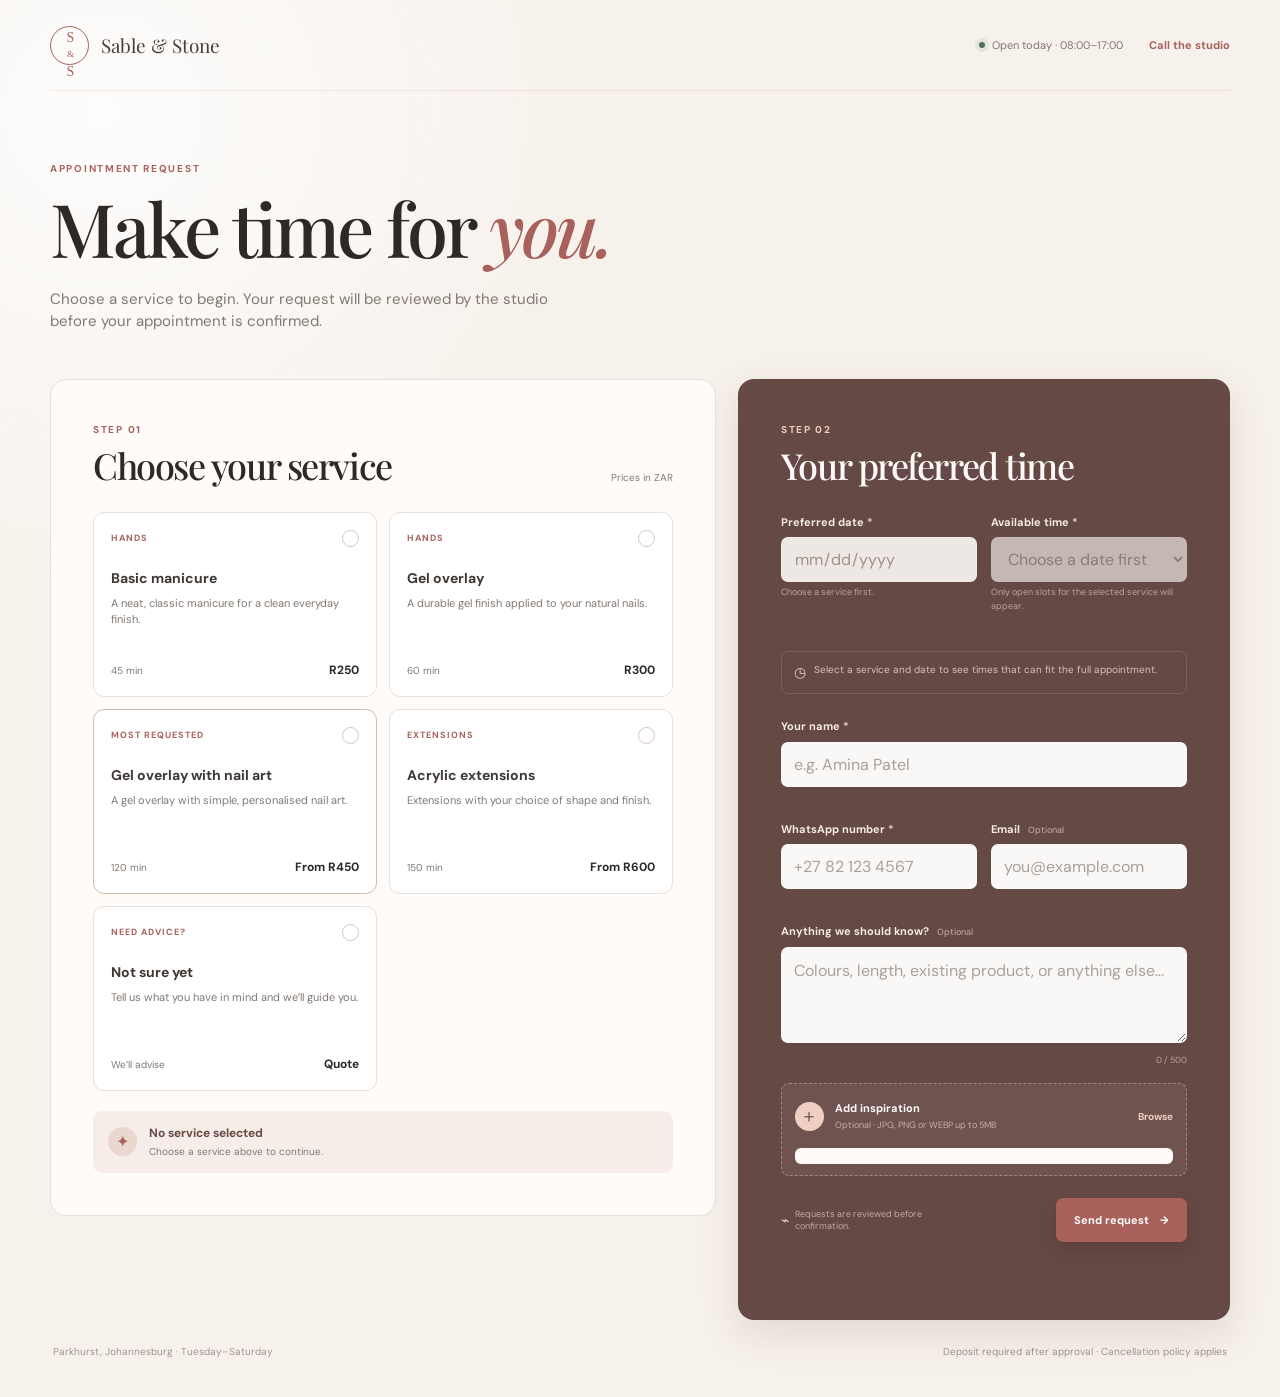
==== apps/booking-form/index.html @ bf36a28d "Build static service catalogue booking form" ====
<!doctype html>
<html lang="en">
<head>
    <!-- Basic metadata keeps the booking page responsive and discoverable. -->
    <meta charset="UTF-8" />
    <meta name="viewport" content="width=device-width, initial-scale=1.0" />
    <meta name="description" content="Request an appointment at Sable & Stone Beauty Studio." />
    <title>Book an appointment | Sable & Stone</title>

    <!-- Fonts are loaded separately from the page styles for easier brand changes. -->
    <link rel="preconnect" href="https://fonts.googleapis.com" />
    <link rel="preconnect" href="https://fonts.gstatic.com" crossorigin />
    <link href="https://fonts.googleapis.com/css2?family=DM+Sans:wght@400;500;600;700&family=Playfair+Display:wght@500;600&display=swap" rel="stylesheet" />
    <!-- Version query strings prevent the browser from reusing stale local assets during development. -->
    <link rel="stylesheet" href="styles.css?v=3" />
</head>
<body>
<main class="booking-page">
    <!-- The top bar establishes the fictional studio brand and contact option. -->
    <header class="site-header">
        <a class="brand" href="#top" aria-label="Sable and Stone home">
            <span class="brand-mark" aria-hidden="true">S<span>&</span>S</span>
            <span class="brand-name">Sable & Stone</span>
        </a>

        <div class="header-meta">
            <span class="open-status"><span class="status-dot" aria-hidden="true"></span> Open today · 08:00–17:00</span>
            <a class="contact-link" href="tel:+27000000000">Call the studio</a>
        </div>
    </header>

    <!-- Intro copy is kept short so the service catalogue remains the main action. -->
    <section class="page-intro" id="top" aria-labelledby="page-title">
        <p class="eyebrow">Appointment request</p>
        <h1 id="page-title">Make time for <em>you.</em></h1>
        <p>Choose a service to begin. Your request will be reviewed by the studio before your appointment is confirmed.</p>
    </section>

    <div class="booking-layout">
        <section class="catalogue-panel" aria-labelledby="services-title">
            <div class="section-heading">
                <div>
                    <p class="eyebrow">Step 01</p>
                    <h2 id="services-title">Choose your service</h2>
                </div>
                <span class="section-hint">Prices in ZAR</span>
            </div>

            <!-- JavaScript reads the selected radio card and copies its data into the payload. -->
            <div class="service-grid" role="radiogroup" aria-label="Available services">
                <label class="service-card">
                    <input class="service-choice" type="radio" name="serviceChoice" value="basic-manicure" data-name="Basic manicure" data-duration="45" data-price="250" data-approval="false" />
                    <span class="service-card-content">
              <span class="service-card-topline"><span class="service-category">Hands</span><span class="service-radio" aria-hidden="true"></span></span>
              <strong>Basic manicure</strong>
              <span class="service-description">A neat, classic manicure for a clean everyday finish.</span>
              <span class="service-meta"><span>45 min</span><b>R250</b></span>
            </span>
                </label>

                <label class="service-card">
                    <input class="service-choice" type="radio" name="serviceChoice" value="gel-overlay" data-name="Gel overlay" data-duration="60" data-price="300" data-approval="false" />
                    <span class="service-card-content">
              <span class="service-card-topline"><span class="service-category">Hands</span><span class="service-radio" aria-hidden="true"></span></span>
              <strong>Gel overlay</strong>
              <span class="service-description">A durable gel finish applied to your natural nails.</span>
              <span class="service-meta"><span>60 min</span><b>R300</b></span>
            </span>
                </label>

                <label class="service-card service-card-featured">
                    <input class="service-choice" type="radio" name="serviceChoice" value="gel-overlay-art" data-name="Gel overlay with nail art" data-duration="120" data-price="450" data-approval="true" />
                    <span class="service-card-content">
              <span class="service-card-topline"><span class="service-category">Most requested</span><span class="service-radio" aria-hidden="true"></span></span>
              <strong>Gel overlay with nail art</strong>
              <span class="service-description">A gel overlay with simple, personalised nail art.</span>
              <span class="service-meta"><span>120 min</span><b>From R450</b></span>
            </span>
                </label>

                <label class="service-card">
                    <input class="service-choice" type="radio" name="serviceChoice" value="acrylic-extensions" data-name="Acrylic extensions" data-duration="150" data-price="600" data-approval="true" />
                    <span class="service-card-content">
              <span class="service-card-topline"><span class="service-category">Extensions</span><span class="service-radio" aria-hidden="true"></span></span>
              <strong>Acrylic extensions</strong>
              <span class="service-description">Extensions with your choice of shape and finish.</span>
              <span class="service-meta"><span>150 min</span><b>From R600</b></span>
            </span>
                </label>

                <label class="service-card">
                    <input class="service-choice" type="radio" name="serviceChoice" value="not-sure" data-name="Not sure yet" data-duration="60" data-price="0" data-approval="true" />
                    <span class="service-card-content">
              <span class="service-card-topline"><span class="service-category">Need advice?</span><span class="service-radio" aria-hidden="true"></span></span>
              <strong>Not sure yet</strong>
              <span class="service-description">Tell us what you have in mind and we’ll guide you.</span>
              <span class="service-meta"><span>We’ll advise</span><b>Quote</b></span>
            </span>
                </label>
            </div>

            <!-- This preview gives the user confidence before moving to their details. -->
            <aside class="selection-summary" id="selection-summary" aria-live="polite">
                <span class="summary-icon" aria-hidden="true">✦</span>
                <span><strong id="selected-service-name">No service selected</strong><small id="selected-service-detail">Choose a service above to continue.</small></span>
            </aside>
        </section>

        <section class="details-panel" aria-labelledby="details-title">
            <div class="section-heading">
                <div>
                    <p class="eyebrow">Step 02</p>
                    <h2 id="details-title">Your preferred time</h2>
                </div>
            </div>

            <form id="booking-form" novalidate>
                <!-- This hidden field mirrors the selected service for the API contract. -->
                <input id="serviceRequested" name="serviceRequested" type="hidden" />
                <input id="serviceId" name="serviceId" type="hidden" />
                <input id="durationMinutes" name="durationMinutes" type="hidden" />
                <input id="quotedAmount" name="quotedAmount" type="hidden" />
                <input id="requiresApproval" name="requiresApproval" type="hidden" />

                <div class="form-step is-active" data-step="1">
                    <div class="field-grid">
                        <div class="field">
                            <label for="preferredDate">Preferred date <span aria-hidden="true">*</span></label>
                            <input id="preferredDate" name="preferredDate" type="date" required disabled />
                            <small class="field-help" id="date-help">Choose a service first.</small>
                            <small class="field-error" data-error-for="preferredDate"></small>
                        </div>

                        <div class="field">
                            <label for="preferredTime">Available time <span aria-hidden="true">*</span></label>
                            <!-- JavaScript replaces these options after checking the selected service and date. -->
                            <select id="preferredTime" name="preferredTime" required disabled>
                                <option value="" selected disabled>Choose a date first</option>
                            </select>
                            <small class="field-help" id="slot-help">Only open slots for the selected service will appear.</small>
                            <small class="field-error" data-error-for="preferredTime"></small>
                        </div>
                    </div>

                    <div class="availability-note"><span aria-hidden="true">◷</span> Select a service and date to see times that can fit the full appointment.</div>

                    <div class="field-grid contact-fields">
                        <div class="field field-full">
                            <label for="clientName">Your name <span aria-hidden="true">*</span></label>
                            <input id="clientName" name="clientName" type="text" autocomplete="name" placeholder="e.g. Amina Patel" required />
                            <small class="field-error" data-error-for="clientName"></small>
                        </div>

                        <div class="field">
                            <label for="phone">WhatsApp number <span aria-hidden="true">*</span></label>
                            <input id="phone" name="phone" type="tel" autocomplete="tel" placeholder="+27 82 123 4567" required />
                            <small class="field-error" data-error-for="phone"></small>
                        </div>

                        <div class="field">
                            <label for="email">Email <span class="optional">Optional</span></label>
                            <input id="email" name="email" type="email" autocomplete="email" placeholder="you@example.com" />
                            <small class="field-error" data-error-for="email"></small>
                        </div>

                        <div class="field field-full">
                            <label for="notes">Anything we should know? <span class="optional">Optional</span></label>
                            <textarea id="notes" name="notes" rows="3" maxlength="500" placeholder="Colours, length, existing product, or anything else..."></textarea>
                            <div class="character-count"><span id="notes-count">0</span> / 500</div>
                        </div>
                    </div>

                    <!-- The file input is visually represented by a styled label. -->
                    <div class="upload-box" id="upload-box">
                        <input id="inspirationImage" name="inspirationImage" type="file" accept="image/png,image/jpeg,image/webp" hidden />
                        <label for="inspirationImage" class="upload-label">
                            <span class="upload-icon" aria-hidden="true">＋</span>
                            <span><strong>Add inspiration</strong><small>Optional · JPG, PNG or WEBP up to 5MB</small></span>
                            <span class="upload-action">Browse</span>
                        </label>
                        <div class="file-preview" id="file-preview" hidden></div>
                    </div>

                    <div class="form-actions">
                        <span class="policy-note"><span aria-hidden="true">⌁</span> Requests are reviewed before confirmation.</span>
                        <button class="button button-primary" type="submit" id="submit-button">Send request <span aria-hidden="true">→</span></button>
                    </div>
                </div>

                <!-- The success state is shown after demo mode or n8n returns a booking reference. -->
                <div class="success-state" id="success-state" hidden>
                    <div class="success-mark" aria-hidden="true">✓</div>
                    <p class="eyebrow">Request received</p>
                    <h2>We’ll be in touch soon.</h2>
                    <p>Thanks, <strong id="success-name">there</strong>. Your request has been sent to the studio for review.</p>
                    <div class="reference-box">
                        <span>Your reference</span>
                        <strong id="reference-id">SALON-DEMO-0001</strong>
                    </div>
                    <button class="button button-secondary" type="button" id="start-over-button">Make another request</button>
                </div>

                <!-- Live messages are announced without interrupting the form. -->
                <div class="form-status" id="form-status" role="status" aria-live="polite"></div>
            </form>
        </section>
    </div>

    <!-- The policy footer is intentionally generic for this fictional portfolio demo. -->
    <footer class="site-footer">
        <span>Parkhurst, Johannesburg · Tuesday–Saturday</span>
        <span>Deposit required after approval · Cancellation policy applies</span>
    </footer>
</main>

<!-- Keep this version in sync when frontend behaviour changes during development. -->
<script src="app.js?v=3"></script>
</body>
</html>
---- apps/booking-form/styles.css ----
/* ---------- Design tokens ---------- */
:root {
  --ink: #2d2926;
  --muted: #817872;
  --line: #e8e0da;
  --paper: #fffdfb;
  --cream: #f7f1eb;
  --rose: #ead7d0;
  --rose-deep: #a8615b;
  --green: #4b725f;
  --dark-panel: #654944;
  --shadow: 0 22px 70px rgba(72, 48, 37, 0.12);
}

/* ---------- Base document styles ---------- */
* { box-sizing: border-box; }
html { min-width: 320px; scroll-behavior: smooth; background: var(--cream); }
body {
  margin: 0;
  color: var(--ink);
  background:
    radial-gradient(circle at 8% 8%, rgba(255, 255, 255, 0.85), transparent 28%),
    var(--cream);
  font-family: "DM Sans", Arial, sans-serif;
  line-height: 1.5;
}
button, input, select, textarea { font: inherit; }
button, a { -webkit-tap-highlight-color: transparent; }
button { cursor: pointer; }
a { color: inherit; }

/* ---------- ReactBits-inspired static entrance reveal ---------- */
.reveal {
  opacity: 0;
  transform: translateY(18px);
  animation: reveal-content 700ms ease forwards;
}

.reveal-delay-1 { animation-delay: 120ms; }
.reveal-delay-2 { animation-delay: 220ms; }

@keyframes reveal-content {
  to { opacity: 1; transform: translateY(0); }
}

/* ---------- Page container and header ---------- */
.booking-page { width: min(1180px, calc(100% - 48px)); margin: 0 auto; }
.site-header {
  display: flex;
  align-items: center;
  justify-content: space-between;
  gap: 25px;
  min-height: 91px;
  border-bottom: 1px solid rgba(168, 97, 91, 0.12);
}
.brand { display: inline-flex; align-items: center; gap: 12px; text-decoration: none; }
.brand-mark {
  display: grid;
  place-items: center;
  width: 39px;
  height: 39px;
  border: 1px solid var(--rose-deep);
  border-radius: 50%;
  color: var(--rose-deep);
  font-family: Georgia, serif;
  font-size: 14px;
  letter-spacing: -2px;
}
.brand-mark span { margin: 0 1px; font-size: 9px; }
.brand-name { color: #4b3d38; font-family: "Playfair Display", Georgia, serif; font-size: 19px; }
.header-meta { display: flex; align-items: center; gap: 26px; color: var(--muted); font-size: 11px; }
.open-status { display: inline-flex; align-items: center; gap: 7px; }
.status-dot { width: 6px; height: 6px; border-radius: 50%; background: var(--green); box-shadow: 0 0 0 4px rgba(75, 114, 95, 0.1); }
.contact-link { color: var(--rose-deep); font-weight: 700; text-decoration: none; }
.contact-link:hover { text-decoration: underline; }

/* ---------- Intro section ---------- */
.page-intro { max-width: 630px; padding: 70px 0 46px; }
.eyebrow { margin: 0 0 12px; color: var(--rose-deep); font-size: 10px; font-weight: 700; letter-spacing: 0.17em; text-transform: uppercase; }
h1, h2 { margin: 0; font-family: "Playfair Display", Georgia, serif; font-weight: 500; line-height: 1.08; letter-spacing: -0.04em; }
h1 { font-size: clamp(46px, 7vw, 74px); }
h1 em { color: var(--rose-deep); font-style: italic; }
h2 { font-size: clamp(27px, 3vw, 36px); }
.page-intro > p:last-child { max-width: 505px; margin: 20px 0 0; color: var(--muted); font-size: 15px; }

/* ---------- Main catalogue and details columns ---------- */
.booking-layout { display: grid; grid-template-columns: minmax(0, 1.15fr) minmax(370px, 0.85fr); gap: 22px; align-items: start; }
.catalogue-panel, .details-panel { padding: clamp(26px, 4vw, 42px); border: 1px solid var(--line); border-radius: 16px; background: rgba(255, 253, 251, 0.84); }
.details-panel { position: sticky; top: 20px; color: #fffaf7; border-color: transparent; background: var(--dark-panel); box-shadow: 0 14px 40px rgba(80, 52, 45, 0.13); }
.details-panel .eyebrow { color: #efcfc1; }
.section-heading { display: flex; align-items: end; justify-content: space-between; gap: 20px; margin-bottom: 27px; }
.section-heading .eyebrow { margin-bottom: 9px; }
.section-hint { color: var(--muted); font-size: 10px; }

/* ---------- Service catalogue cards ---------- */
.service-grid { display: grid; grid-template-columns: repeat(2, minmax(0, 1fr)); gap: 12px; }
.service-card { position: relative; display: block; min-width: 0; cursor: pointer; }
.service-choice { position: absolute; width: 1px; height: 1px; opacity: 0; }
.service-card-content { display: flex; flex-direction: column; min-height: 185px; padding: 17px; border: 1px solid var(--line); border-radius: 11px; background: #fff; transform: perspective(900px) rotateX(var(--rotate-x, 0deg)) rotateY(var(--rotate-y, 0deg)) translateY(0); transition: border-color 180ms ease, background 180ms ease, box-shadow 180ms ease, transform 180ms ease; will-change: transform; }
.service-card:hover .service-card-content { border-color: #caa79d; transform: perspective(900px) rotateX(var(--rotate-x, 0deg)) rotateY(var(--rotate-y, 0deg)) translateY(-3px) scale(1.01); box-shadow: 0 7px 18px rgba(90, 55, 45, 0.07); }
.service-choice:focus-visible + .service-card-content { outline: 3px solid rgba(168, 97, 91, 0.28); outline-offset: 3px; }
.service-choice:checked + .service-card-content { border-color: var(--rose-deep); background: #fff8f5; box-shadow: 0 0 0 2px rgba(168, 97, 91, 0.12); }
.service-card-featured .service-card-content { border-color: #d8b9ae; }
.service-card-topline { display: flex; align-items: center; justify-content: space-between; gap: 12px; margin-bottom: 21px; }
.service-category { color: var(--rose-deep); font-size: 9px; font-weight: 700; letter-spacing: 0.11em; text-transform: uppercase; }
.service-radio { position: relative; display: block; width: 17px; height: 17px; border: 1px solid #d5c4bd; border-radius: 50%; background: #fff; }
.service-choice:checked + .service-card-content .service-radio { border-color: var(--rose-deep); background: var(--rose-deep); }
.service-choice:checked + .service-card-content .service-radio::after { content: ""; position: absolute; inset: 5px; border-radius: 50%; background: #fff; }
.service-card strong { display: block; color: #3f3733; font-size: 14px; font-weight: 700; }
.service-description { min-height: 42px; margin-top: 7px; color: var(--muted); font-size: 11px; line-height: 1.45; }
.service-meta { display: flex; align-items: center; justify-content: space-between; gap: 10px; margin-top: auto; padding-top: 16px; color: var(--muted); font-size: 10px; }
.service-meta b { color: var(--ink); font-size: 12px; }

/* Selected-service summary is updated by app.js after a card is chosen. */
.selection-summary { display: flex; align-items: center; gap: 12px; min-height: 62px; margin-top: 20px; padding: 13px 15px; border-radius: 9px; color: #674b43; background: #f7ede8; }
.summary-icon { display: grid; place-items: center; width: 29px; height: 29px; border-radius: 50%; color: var(--rose-deep); background: var(--rose); }
.selection-summary strong, .selection-summary small { display: block; }
.selection-summary strong { font-size: 12px; }
.selection-summary small { margin-top: 2px; color: var(--muted); font-size: 10px; }

/* ---------- Details form ---------- */
.details-panel .section-heading { margin-bottom: 29px; }
.details-panel h2 { color: #fffaf7; }
.field-grid { display: grid; grid-template-columns: repeat(2, minmax(0, 1fr)); gap: 14px; }
.contact-fields { margin-top: 24px; }
.field { min-width: 0; }
.field-full { grid-column: 1 / -1; }
.field label { display: block; margin-bottom: 7px; color: #f7eae5; font-size: 11px; font-weight: 700; }
.field label > span:not(.optional) { color: #efcfc1; }
.optional { margin-left: 5px; color: rgba(255, 250, 247, 0.52); font-size: 9px; font-weight: 500; }
.field input, .field select, .field textarea { width: 100%; border: 1px solid rgba(255, 255, 255, 0.17); border-radius: 7px; outline: none; color: var(--ink); background: rgba(255, 255, 255, 0.96); transition: border-color 180ms ease, box-shadow 180ms ease; }
.field input, .field select { height: 45px; padding: 0 12px; }
.field textarea { min-height: 88px; padding: 11px 12px; resize: vertical; }
.field input::placeholder, .field textarea::placeholder { color: #aaa09a; }
.field input:focus, .field select:focus, .field textarea:focus { border-color: #efcfc1; box-shadow: 0 0 0 3px rgba(239, 207, 193, 0.15); }
.field input:disabled, .field select:disabled { cursor: not-allowed; color: #9e918b; background: #eee8e4; }
.field.has-error input, .field.has-error select, .field.has-error textarea { border-color: #f0a6a0; background: #fffafa; }
.field-error { display: block; min-height: 16px; margin-top: 4px; color: #ffc5be; font-size: 10px; }
.field-help { display: block; min-height: 16px; margin-top: 4px; color: rgba(255, 250, 247, 0.52); font-size: 9px; }
.character-count { margin-top: 4px; color: rgba(255, 250, 247, 0.5); font-size: 9px; text-align: right; }
.availability-note { display: flex; gap: 8px; margin-top: 18px; padding: 10px 12px; border: 1px solid rgba(255, 255, 255, 0.12); border-radius: 7px; color: rgba(255, 250, 247, 0.7); font-size: 10px; }
.availability-note span { color: #efcfc1; font-size: 14px; }

/* ---------- Image upload ---------- */
.upload-box { margin-top: 16px; border: 1px dashed rgba(255, 255, 255, 0.31); border-radius: 8px; background: rgba(255, 255, 255, 0.06); transition: border-color 180ms ease, background 180ms ease; }
.upload-box:hover, .upload-box.is-dragging { border-color: #efcfc1; background: rgba(255, 255, 255, 0.11); }
.upload-label { display: flex; align-items: center; gap: 11px; min-height: 64px; padding: 11px 13px; cursor: pointer; }
.upload-icon { display: grid; place-items: center; width: 29px; height: 29px; border-radius: 50%; color: var(--dark-panel); background: #efcfc1; font-size: 18px; }
.upload-label strong, .upload-label small { display: block; }
.upload-label strong { color: #fffaf7; font-size: 11px; }
.upload-label small { margin-top: 2px; color: rgba(255, 250, 247, 0.57); font-size: 9px; }
.upload-action { margin-left: auto; color: #efcfc1; font-size: 10px; font-weight: 700; }
.file-preview { display: flex; align-items: center; justify-content: space-between; gap: 10px; margin: 0 13px 11px; padding: 8px 10px; border-radius: 6px; color: var(--dark-panel); background: #fffaf7; font-size: 10px; }
.file-preview button { border: 0; color: var(--rose-deep); background: transparent; font-size: 10px; }

/* ---------- Buttons, messages, and success state ---------- */
.form-actions { display: flex; align-items: center; justify-content: space-between; gap: 14px; margin-top: 22px; }
.policy-note { display: flex; align-items: center; gap: 6px; max-width: 190px; color: rgba(255, 250, 247, 0.56); font-size: 9px; line-height: 1.35; }
.policy-note > span { color: #efcfc1; font-size: 14px; }
.button { display: inline-flex; align-items: center; justify-content: center; gap: 11px; min-height: 44px; padding: 0 17px; border: 1px solid transparent; border-radius: 7px; font-size: 11px; font-weight: 700; transition: transform 180ms ease, background 180ms ease, border-color 180ms ease; }
.button:hover { transform: translateY(-1px); }
.button:active { transform: translateY(0); }
.button-primary { color: #fff; background: var(--rose-deep); box-shadow: 0 7px 17px rgba(36, 15, 10, 0.15); }
.button-primary:hover { background: #914e49; }
.button-secondary { border-color: var(--line); color: var(--muted); background: #fff; }
.button-secondary:hover { border-color: #cbbab1; color: var(--ink); }
.button:disabled { cursor: not-allowed; opacity: 0.65; transform: none; }
.form-status { min-height: 22px; margin-top: 13px; color: #ffc5be; font-size: 11px; text-align: right; }
.success-state { padding: 40px 0 16px; text-align: center; }
.success-mark { display: grid; place-items: center; width: 58px; height: 58px; margin: 0 auto 21px; border-radius: 50%; color: #fff; background: #7ca58d; font-size: 26px; }
.success-state .eyebrow { color: #efcfc1; }
.success-state h2 { color: #fffaf7; }
.success-state > p:not(.eyebrow) { max-width: 300px; margin: 16px auto 0; color: rgba(255, 250, 247, 0.7); font-size: 13px; }
.reference-box { display: grid; gap: 4px; max-width: 220px; margin: 22px auto; padding: 12px; border-radius: 7px; background: rgba(255, 255, 255, 0.1); }
.reference-box span { color: rgba(255, 250, 247, 0.57); font-size: 9px; letter-spacing: 0.13em; text-transform: uppercase; }
.reference-box strong { color: #efcfc1; font-size: 13px; letter-spacing: 0.04em; }

/* ---------- Page footer ---------- */
.site-footer { display: flex; justify-content: space-between; gap: 20px; padding: 24px 3px 38px; color: #a1958e; font-size: 10px; }

/* ---------- Responsive behaviour ---------- */
@media (max-width: 900px) {
  .booking-layout { grid-template-columns: 1fr; }
  .details-panel { position: static; }
}

@media (max-width: 620px) {
  .booking-page { width: min(100% - 30px, 520px); }
  .site-header { align-items: flex-start; padding: 18px 0; }
  .header-meta { align-items: flex-end; flex-direction: column; gap: 5px; }
  .open-status { font-size: 9px; }
  .page-intro { padding: 50px 0 32px; }
  .booking-layout { gap: 14px; }
  .catalogue-panel, .details-panel { padding: 24px 18px; border-radius: 12px; }
  .service-grid { grid-template-columns: 1fr; }
  .service-card-content { min-height: 150px; }
  .field-grid { grid-template-columns: 1fr; gap: 8px; }
  .field-full { grid-column: auto; }
  .contact-fields { margin-top: 17px; }
  .form-actions { align-items: stretch; flex-direction: column; }
  .policy-note { max-width: none; }
  .form-actions .button { width: 100%; }
  .site-footer { flex-direction: column; gap: 5px; }
}

/* Motion-sensitive users receive a stable layout with no animated transforms. */
@media (prefers-reduced-motion: reduce) {
  .reveal { opacity: 1; transform: none; animation: none; }
  .service-card-content { transform: none; transition: border-color 180ms ease, background 180ms ease, box-shadow 180ms ease; }
  .service-card:hover .service-card-content { transform: translateY(-1px); }
}
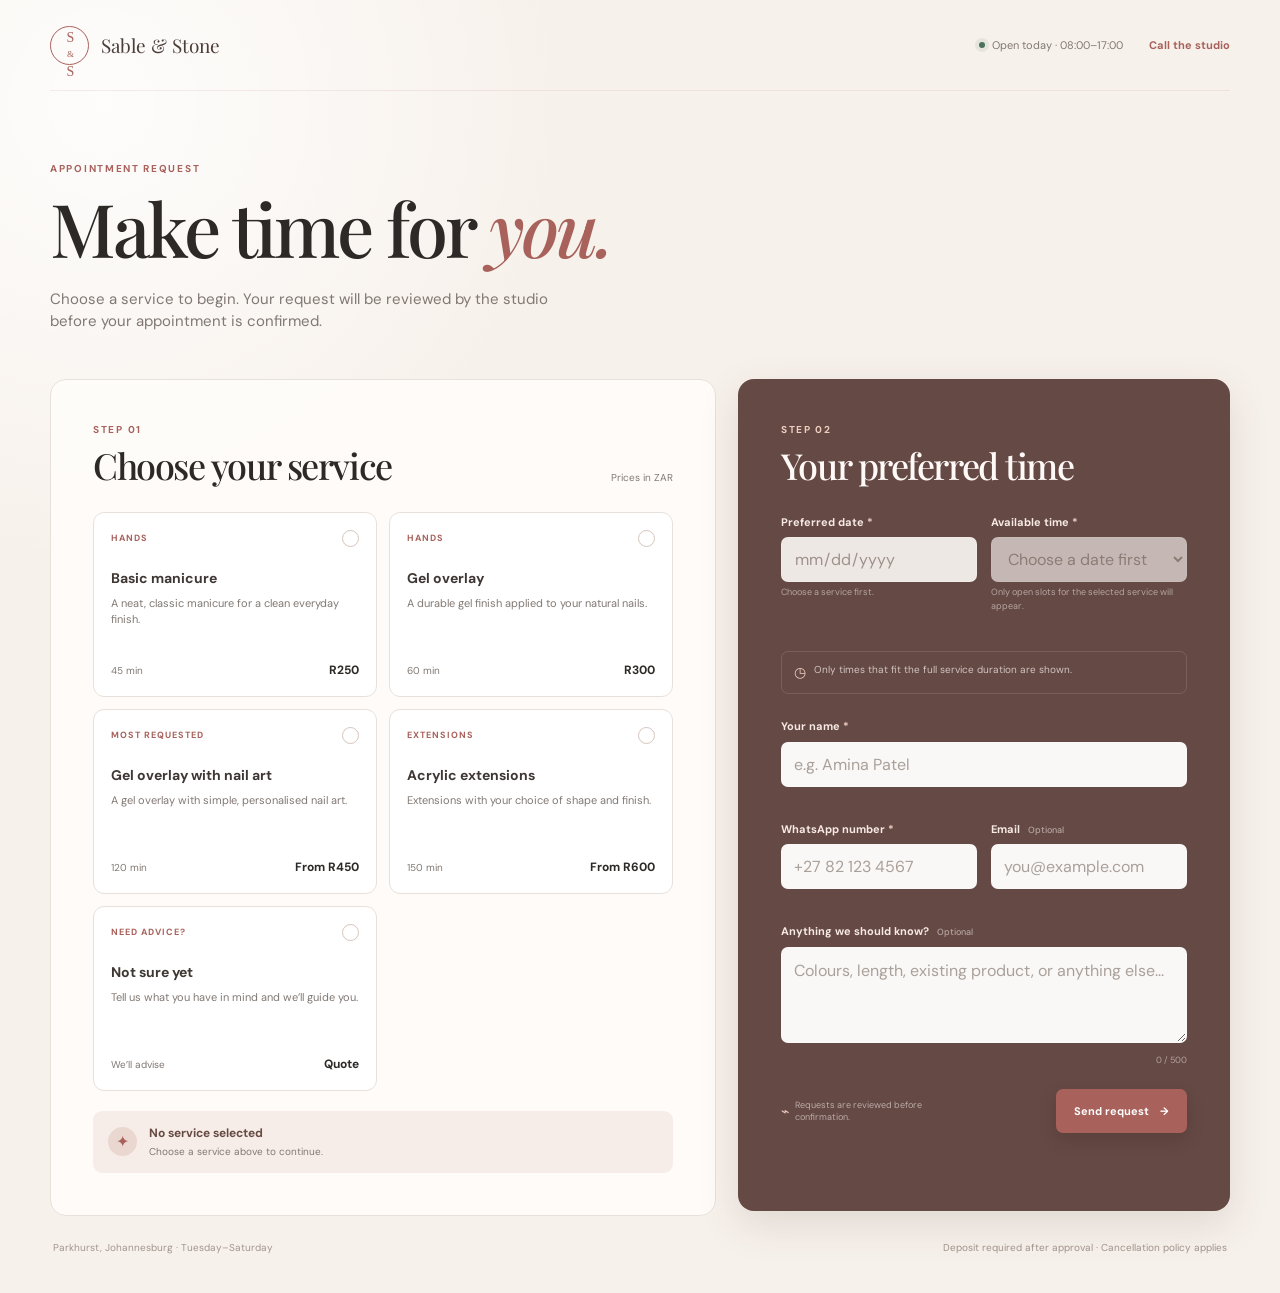
==== commit 8cb5c220: "Add tile enhancement" ====
--- a/apps/booking-form/index.html
+++ b/apps/booking-form/index.html
@@ -1,219 +1,64 @@
 <!doctype html>
 <html lang="en">
 <head>
-    <!-- Basic metadata keeps the booking page responsive and discoverable. -->
+    <!-- Basic metadata keeps the static booking page responsive and discoverable. -->
     <meta charset="UTF-8" />
     <meta name="viewport" content="width=device-width, initial-scale=1.0" />
     <meta name="description" content="Request an appointment at Sable & Stone Beauty Studio." />
     <title>Book an appointment | Sable & Stone</title>
-
-    <!-- Fonts are loaded separately from the page styles for easier brand changes. -->
+    <!-- The version query strings prevent stale local assets during development. -->
     <link rel="preconnect" href="https://fonts.googleapis.com" />
     <link rel="preconnect" href="https://fonts.gstatic.com" crossorigin />
     <link href="https://fonts.googleapis.com/css2?family=DM+Sans:wght@400;500;600;700&family=Playfair+Display:wght@500;600&display=swap" rel="stylesheet" />
-    <!-- Version query strings prevent the browser from reusing stale local assets during development. -->
-    <link rel="stylesheet" href="styles.css?v=3" />
+    <link rel="stylesheet" href="styles.css?v=4" />
 </head>
 <body>
 <main class="booking-page">
-    <!-- The top bar establishes the fictional studio brand and contact option. -->
+    <!-- Header information is intentionally independent of the form logic. -->
     <header class="site-header">
-        <a class="brand" href="#top" aria-label="Sable and Stone home">
-            <span class="brand-mark" aria-hidden="true">S<span>&</span>S</span>
-            <span class="brand-name">Sable & Stone</span>
-        </a>
-
-        <div class="header-meta">
-            <span class="open-status"><span class="status-dot" aria-hidden="true"></span> Open today · 08:00–17:00</span>
-            <a class="contact-link" href="tel:+27000000000">Call the studio</a>
-        </div>
+        <a class="brand" href="#top" aria-label="Sable and Stone home"><span class="brand-mark" aria-hidden="true">S<span>&</span>S</span><span class="brand-name">Sable & Stone</span></a>
+        <div class="header-meta"><span class="open-status"><span class="status-dot" aria-hidden="true"></span> Open today · 08:00–17:00</span><a class="contact-link" href="tel:+27000000000">Call the studio</a></div>
     </header>
 
-    <!-- Intro copy is kept short so the service catalogue remains the main action. -->
-    <section class="page-intro" id="top" aria-labelledby="page-title">
-        <p class="eyebrow">Appointment request</p>
-        <h1 id="page-title">Make time for <em>you.</em></h1>
-        <p>Choose a service to begin. Your request will be reviewed by the studio before your appointment is confirmed.</p>
-    </section>
+    <!-- The intro keeps the service catalogue as the main booking action. -->
+    <section class="page-intro reveal" id="top" aria-labelledby="page-title"><p class="eyebrow">Appointment request</p><h1 id="page-title">Make time for <em>you.</em></h1><p>Choose a service to begin. Your request will be reviewed by the studio before your appointment is confirmed.</p></section>
 
     <div class="booking-layout">
-        <section class="catalogue-panel" aria-labelledby="services-title">
-            <div class="section-heading">
-                <div>
-                    <p class="eyebrow">Step 01</p>
-                    <h2 id="services-title">Choose your service</h2>
-                </div>
-                <span class="section-hint">Prices in ZAR</span>
+        <section class="catalogue-panel reveal reveal-delay-1" aria-labelledby="services-title">
+            <div class="section-heading"><div><p class="eyebrow">Step 01</p><h2 id="services-title">Choose your service</h2></div><span class="section-hint">Prices in ZAR</span></div>
+            <!-- Radio cards provide a visual service catalogue while preserving keyboard access. -->
+            <div class="service-grid" role="radiogroup" aria-label="Available services">
+                <label class="service-card"><input class="service-choice" type="radio" name="serviceChoice" value="basic-manicure" data-name="Basic manicure" data-duration="45" data-price="250" data-approval="false" /><span class="service-card-content"><span class="service-card-topline"><span class="service-category">Hands</span><span class="service-radio" aria-hidden="true"></span></span><strong>Basic manicure</strong><span class="service-description">A neat, classic manicure for a clean everyday finish.</span><span class="service-meta"><span>45 min</span><b>R250</b></span></span></label>
+                <label class="service-card"><input class="service-choice" type="radio" name="serviceChoice" value="gel-overlay" data-name="Gel overlay" data-duration="60" data-price="300" data-approval="false" /><span class="service-card-content"><span class="service-card-topline"><span class="service-category">Hands</span><span class="service-radio" aria-hidden="true"></span></span><strong>Gel overlay</strong><span class="service-description">A durable gel finish applied to your natural nails.</span><span class="service-meta"><span>60 min</span><b>R300</b></span></span></label>
+                <label class="service-card"><input class="service-choice" type="radio" name="serviceChoice" value="gel-overlay-art" data-name="Gel overlay with nail art" data-duration="120" data-price="450" data-approval="true" /><span class="service-card-content"><span class="service-card-topline"><span class="service-category">Most requested</span><span class="service-radio" aria-hidden="true"></span></span><strong>Gel overlay with nail art</strong><span class="service-description">A gel overlay with simple, personalised nail art.</span><span class="service-meta"><span>120 min</span><b>From R450</b></span></span></label>
+                <label class="service-card"><input class="service-choice" type="radio" name="serviceChoice" value="acrylic-extensions" data-name="Acrylic extensions" data-duration="150" data-price="600" data-approval="true" /><span class="service-card-content"><span class="service-card-topline"><span class="service-category">Extensions</span><span class="service-radio" aria-hidden="true"></span></span><strong>Acrylic extensions</strong><span class="service-description">Extensions with your choice of shape and finish.</span><span class="service-meta"><span>150 min</span><b>From R600</b></span></span></label>
+                <label class="service-card"><input class="service-choice" type="radio" name="serviceChoice" value="not-sure" data-name="Not sure yet" data-duration="60" data-price="0" data-approval="true" /><span class="service-card-content"><span class="service-card-topline"><span class="service-category">Need advice?</span><span class="service-radio" aria-hidden="true"></span></span><strong>Not sure yet</strong><span class="service-description">Tell us what you have in mind and we’ll guide you.</span><span class="service-meta"><span>We’ll advise</span><b>Quote</b></span></span></label>
             </div>
-
-            <!-- JavaScript reads the selected radio card and copies its data into the payload. -->
-            <div class="service-grid" role="radiogroup" aria-label="Available services">
-                <label class="service-card">
-                    <input class="service-choice" type="radio" name="serviceChoice" value="basic-manicure" data-name="Basic manicure" data-duration="45" data-price="250" data-approval="false" />
-                    <span class="service-card-content">
-              <span class="service-card-topline"><span class="service-category">Hands</span><span class="service-radio" aria-hidden="true"></span></span>
-              <strong>Basic manicure</strong>
-              <span class="service-description">A neat, classic manicure for a clean everyday finish.</span>
-              <span class="service-meta"><span>45 min</span><b>R250</b></span>
-            </span>
-                </label>
-
-                <label class="service-card">
-                    <input class="service-choice" type="radio" name="serviceChoice" value="gel-overlay" data-name="Gel overlay" data-duration="60" data-price="300" data-approval="false" />
-                    <span class="service-card-content">
-              <span class="service-card-topline"><span class="service-category">Hands</span><span class="service-radio" aria-hidden="true"></span></span>
-              <strong>Gel overlay</strong>
-              <span class="service-description">A durable gel finish applied to your natural nails.</span>
-              <span class="service-meta"><span>60 min</span><b>R300</b></span>
-            </span>
-                </label>
-
-                <label class="service-card service-card-featured">
-                    <input class="service-choice" type="radio" name="serviceChoice" value="gel-overlay-art" data-name="Gel overlay with nail art" data-duration="120" data-price="450" data-approval="true" />
-                    <span class="service-card-content">
-              <span class="service-card-topline"><span class="service-category">Most requested</span><span class="service-radio" aria-hidden="true"></span></span>
-              <strong>Gel overlay with nail art</strong>
-              <span class="service-description">A gel overlay with simple, personalised nail art.</span>
-              <span class="service-meta"><span>120 min</span><b>From R450</b></span>
-            </span>
-                </label>
-
-                <label class="service-card">
-                    <input class="service-choice" type="radio" name="serviceChoice" value="acrylic-extensions" data-name="Acrylic extensions" data-duration="150" data-price="600" data-approval="true" />
-                    <span class="service-card-content">
-              <span class="service-card-topline"><span class="service-category">Extensions</span><span class="service-radio" aria-hidden="true"></span></span>
-              <strong>Acrylic extensions</strong>
-              <span class="service-description">Extensions with your choice of shape and finish.</span>
-              <span class="service-meta"><span>150 min</span><b>From R600</b></span>
-            </span>
-                </label>
-
-                <label class="service-card">
-                    <input class="service-choice" type="radio" name="serviceChoice" value="not-sure" data-name="Not sure yet" data-duration="60" data-price="0" data-approval="true" />
-                    <span class="service-card-content">
-              <span class="service-card-topline"><span class="service-category">Need advice?</span><span class="service-radio" aria-hidden="true"></span></span>
-              <strong>Not sure yet</strong>
-              <span class="service-description">Tell us what you have in mind and we’ll guide you.</span>
-              <span class="service-meta"><span>We’ll advise</span><b>Quote</b></span>
-            </span>
-                </label>
-            </div>
-
-            <!-- This preview gives the user confidence before moving to their details. -->
-            <aside class="selection-summary" id="selection-summary" aria-live="polite">
-                <span class="summary-icon" aria-hidden="true">✦</span>
-                <span><strong id="selected-service-name">No service selected</strong><small id="selected-service-detail">Choose a service above to continue.</small></span>
-            </aside>
+            <aside class="selection-summary" id="selection-summary" aria-live="polite"><span class="summary-icon" aria-hidden="true">✦</span><span><strong id="selected-service-name">No service selected</strong><small id="selected-service-detail">Choose a service above to continue.</small></span></aside>
         </section>
 
-        <section class="details-panel" aria-labelledby="details-title">
-            <div class="section-heading">
-                <div>
-                    <p class="eyebrow">Step 02</p>
-                    <h2 id="details-title">Your preferred time</h2>
+        <section class="details-panel reveal reveal-delay-2" aria-labelledby="details-title">
+            <div class="section-heading"><div><p class="eyebrow">Step 02</p><h2 id="details-title">Your preferred time</h2></div></div>
+            <form id="booking-form" novalidate>
+                <!-- Hidden service fields keep the submitted payload aligned with the API contract. -->
+                <input id="serviceRequested" name="serviceRequested" type="hidden" /><input id="serviceId" name="serviceId" type="hidden" /><input id="durationMinutes" name="durationMinutes" type="hidden" /><input id="quotedAmount" name="quotedAmount" type="hidden" /><input id="requiresApproval" name="requiresApproval" type="hidden" />
+                <div class="field-grid">
+                    <div class="field"><label for="preferredDate">Preferred date <span aria-hidden="true">*</span></label><input id="preferredDate" name="preferredDate" type="date" required disabled /><small class="field-help" id="date-help">Choose a service first.</small><small class="field-error" data-error-for="preferredDate"></small></div>
+                    <div class="field"><label for="preferredTime">Available time <span aria-hidden="true">*</span></label><select id="preferredTime" name="preferredTime" required disabled><option value="" selected disabled>Choose a date first</option></select><small class="field-help" id="slot-help">Only open slots for the selected service will appear.</small><small class="field-error" data-error-for="preferredTime"></small></div>
                 </div>
-            </div>
-
-            <form id="booking-form" novalidate>
-                <!-- This hidden field mirrors the selected service for the API contract. -->
-                <input id="serviceRequested" name="serviceRequested" type="hidden" />
-                <input id="serviceId" name="serviceId" type="hidden" />
-                <input id="durationMinutes" name="durationMinutes" type="hidden" />
-                <input id="quotedAmount" name="quotedAmount" type="hidden" />
-                <input id="requiresApproval" name="requiresApproval" type="hidden" />
-
-                <div class="form-step is-active" data-step="1">
-                    <div class="field-grid">
-                        <div class="field">
-                            <label for="preferredDate">Preferred date <span aria-hidden="true">*</span></label>
-                            <input id="preferredDate" name="preferredDate" type="date" required disabled />
-                            <small class="field-help" id="date-help">Choose a service first.</small>
-                            <small class="field-error" data-error-for="preferredDate"></small>
-                        </div>
-
-                        <div class="field">
-                            <label for="preferredTime">Available time <span aria-hidden="true">*</span></label>
-                            <!-- JavaScript replaces these options after checking the selected service and date. -->
-                            <select id="preferredTime" name="preferredTime" required disabled>
-                                <option value="" selected disabled>Choose a date first</option>
-                            </select>
-                            <small class="field-help" id="slot-help">Only open slots for the selected service will appear.</small>
-                            <small class="field-error" data-error-for="preferredTime"></small>
-                        </div>
-                    </div>
-
-                    <div class="availability-note"><span aria-hidden="true">◷</span> Select a service and date to see times that can fit the full appointment.</div>
-
-                    <div class="field-grid contact-fields">
-                        <div class="field field-full">
-                            <label for="clientName">Your name <span aria-hidden="true">*</span></label>
-                            <input id="clientName" name="clientName" type="text" autocomplete="name" placeholder="e.g. Amina Patel" required />
-                            <small class="field-error" data-error-for="clientName"></small>
-                        </div>
-
-                        <div class="field">
-                            <label for="phone">WhatsApp number <span aria-hidden="true">*</span></label>
-                            <input id="phone" name="phone" type="tel" autocomplete="tel" placeholder="+27 82 123 4567" required />
-                            <small class="field-error" data-error-for="phone"></small>
-                        </div>
-
-                        <div class="field">
-                            <label for="email">Email <span class="optional">Optional</span></label>
-                            <input id="email" name="email" type="email" autocomplete="email" placeholder="you@example.com" />
-                            <small class="field-error" data-error-for="email"></small>
-                        </div>
-
-                        <div class="field field-full">
-                            <label for="notes">Anything we should know? <span class="optional">Optional</span></label>
-                            <textarea id="notes" name="notes" rows="3" maxlength="500" placeholder="Colours, length, existing product, or anything else..."></textarea>
-                            <div class="character-count"><span id="notes-count">0</span> / 500</div>
-                        </div>
-                    </div>
-
-                    <!-- The file input is visually represented by a styled label. -->
-                    <div class="upload-box" id="upload-box">
-                        <input id="inspirationImage" name="inspirationImage" type="file" accept="image/png,image/jpeg,image/webp" hidden />
-                        <label for="inspirationImage" class="upload-label">
-                            <span class="upload-icon" aria-hidden="true">＋</span>
-                            <span><strong>Add inspiration</strong><small>Optional · JPG, PNG or WEBP up to 5MB</small></span>
-                            <span class="upload-action">Browse</span>
-                        </label>
-                        <div class="file-preview" id="file-preview" hidden></div>
-                    </div>
-
-                    <div class="form-actions">
-                        <span class="policy-note"><span aria-hidden="true">⌁</span> Requests are reviewed before confirmation.</span>
-                        <button class="button button-primary" type="submit" id="submit-button">Send request <span aria-hidden="true">→</span></button>
-                    </div>
-                </div>
-
-                <!-- The success state is shown after demo mode or n8n returns a booking reference. -->
-                <div class="success-state" id="success-state" hidden>
-                    <div class="success-mark" aria-hidden="true">✓</div>
-                    <p class="eyebrow">Request received</p>
-                    <h2>We’ll be in touch soon.</h2>
-                    <p>Thanks, <strong id="success-name">there</strong>. Your request has been sent to the studio for review.</p>
-                    <div class="reference-box">
-                        <span>Your reference</span>
-                        <strong id="reference-id">SALON-DEMO-0001</strong>
-                    </div>
-                    <button class="button button-secondary" type="button" id="start-over-button">Make another request</button>
-                </div>
-
-                <!-- Live messages are announced without interrupting the form. -->
-                <div class="form-status" id="form-status" role="status" aria-live="polite"></div>
+                <div class="availability-note"><span aria-hidden="true">◷</span> Only times that fit the full service duration are shown.</div>
+                <div class="field-grid contact-fields"><div class="field field-full"><label for="clientName">Your name <span aria-hidden="true">*</span></label><input id="clientName" name="clientName" type="text" placeholder="e.g. Amina Patel" required /><small class="field-error" data-error-for="clientName"></small></div><div class="field"><label for="phone">WhatsApp number <span aria-hidden="true">*</span></label><input id="phone" name="phone" type="tel" placeholder="+27 82 123 4567" required /><small class="field-error" data-error-for="phone"></small></div><div class="field"><label for="email">Email <span class="optional">Optional</span></label><input id="email" name="email" type="email" placeholder="you@example.com" /><small class="field-error" data-error-for="email"></small></div><div class="field field-full"><label for="notes">Anything we should know? <span class="optional">Optional</span></label><textarea id="notes" name="notes" rows="3" maxlength="500" placeholder="Colours, length, existing product, or anything else..."></textarea><div class="character-count"><span id="notes-count">0</span> / 500</div></div></div>
+                <div class="form-actions"><span class="policy-note"><span aria-hidden="true">⌁</span> Requests are reviewed before confirmation.</span><button class="button button-primary" type="submit" id="submit-button">Send request <span aria-hidden="true">→</span></button></div><div class="form-status" id="form-status" role="status" aria-live="polite"></div>
+                <!-- The success state remains hidden until demo or backend submission succeeds. -->
+                <div class="success-state" id="success-state" hidden><div class="success-mark" aria-hidden="true">✓</div><p class="eyebrow">Request received</p><h2>We’ll be in touch soon.</h2><p>Your request has been sent to the studio for review.</p><button class="button button-secondary" type="button" id="start-over-button">Make another request</button></div>
             </form>
         </section>
     </div>
-
-    <!-- The policy footer is intentionally generic for this fictional portfolio demo. -->
-    <footer class="site-footer">
-        <span>Parkhurst, Johannesburg · Tuesday–Saturday</span>
-        <span>Deposit required after approval · Cancellation policy applies</span>
-    </footer>
+    <footer class="site-footer"><span>Parkhurst, Johannesburg · Tuesday–Saturday</span><span>Deposit required after approval · Cancellation policy applies</span></footer>
 </main>
-
-<!-- Keep this version in sync when frontend behaviour changes during development. -->
-<script src="app.js?v=3"></script>
+<!-- The visual enhancement is separate from the booking logic for maintainability. -->
+<script src="tilt-effects.js?v=1"></script>
+<!-- Cache-busting version ensures the repaired static script is loaded. -->
+<script src="app.js?v=4"></script>
 </body>
 </html>
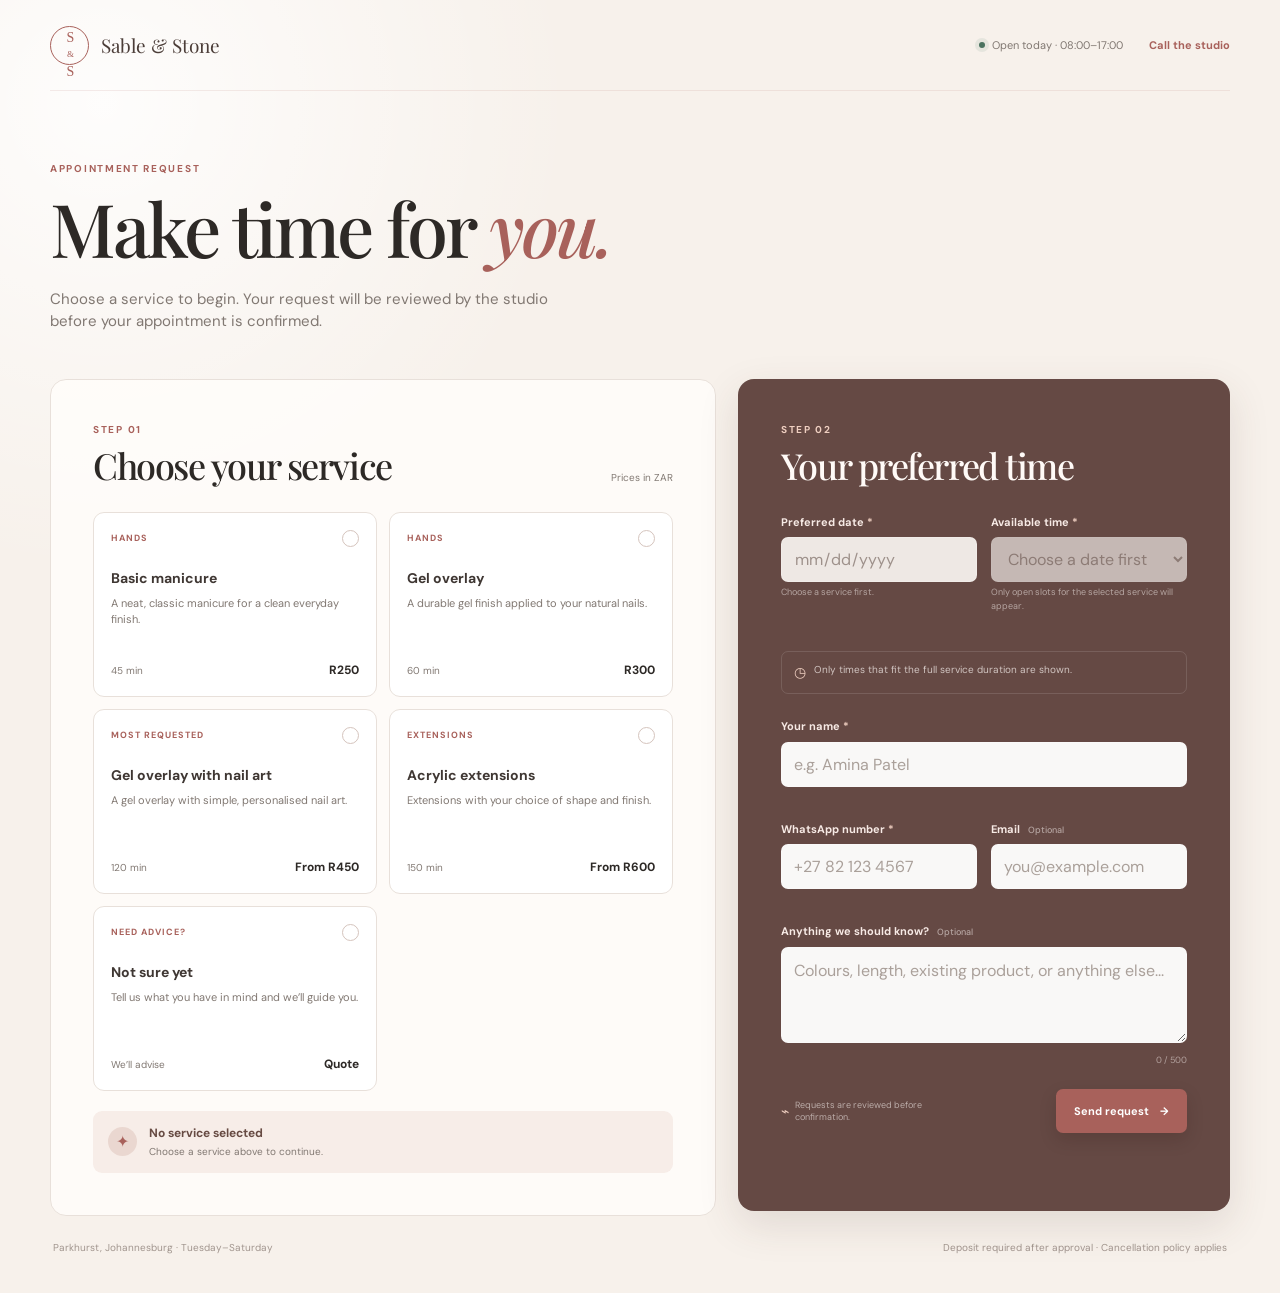
==== commit f39168f7: "Add adjustments" ====
--- a/apps/booking-form/index.html
+++ b/apps/booking-form/index.html
@@ -1,64 +1,65 @@
 <!doctype html>
 <html lang="en">
 <head>
-    <!-- Basic metadata keeps the static booking page responsive and discoverable. -->
-    <meta charset="UTF-8" />
-    <meta name="viewport" content="width=device-width, initial-scale=1.0" />
-    <meta name="description" content="Request an appointment at Sable & Stone Beauty Studio." />
-    <title>Book an appointment | Sable & Stone</title>
-    <!-- The version query strings prevent stale local assets during development. -->
-    <link rel="preconnect" href="https://fonts.googleapis.com" />
-    <link rel="preconnect" href="https://fonts.gstatic.com" crossorigin />
-    <link href="https://fonts.googleapis.com/css2?family=DM+Sans:wght@400;500;600;700&family=Playfair+Display:wght@500;600&display=swap" rel="stylesheet" />
-    <link rel="stylesheet" href="styles.css?v=4" />
+  <!-- Basic metadata keeps the static booking page responsive and discoverable. -->
+  <meta charset="UTF-8" />
+  <meta name="viewport" content="width=device-width, initial-scale=1.0" />
+  <meta name="description" content="Request an appointment at Sable & Stone Beauty Studio." />
+  <title>Book an appointment | Sable & Stone</title>
+
+  <!-- The version query strings prevent stale local assets during development. -->
+  <link rel="preconnect" href="https://fonts.googleapis.com" />
+  <link rel="preconnect" href="https://fonts.gstatic.com" crossorigin />
+  <link href="https://fonts.googleapis.com/css2?family=DM+Sans:wght@400;500;600;700&family=Playfair+Display:wght@500;600&display=swap" rel="stylesheet" />
+  <link rel="stylesheet" href="styles.css?v=4" />
 </head>
 <body>
-<main class="booking-page">
+  <main class="booking-page">
     <!-- Header information is intentionally independent of the form logic. -->
     <header class="site-header">
-        <a class="brand" href="#top" aria-label="Sable and Stone home"><span class="brand-mark" aria-hidden="true">S<span>&</span>S</span><span class="brand-name">Sable & Stone</span></a>
-        <div class="header-meta"><span class="open-status"><span class="status-dot" aria-hidden="true"></span> Open today · 08:00–17:00</span><a class="contact-link" href="tel:+27000000000">Call the studio</a></div>
+      <a class="brand" href="#top" aria-label="Sable and Stone home"><span class="brand-mark" aria-hidden="true">S<span>&</span>S</span><span class="brand-name">Sable & Stone</span></a>
+      <div class="header-meta"><span class="open-status"><span class="status-dot" aria-hidden="true"></span> Open today · 08:00–17:00</span><a class="contact-link" href="tel:+27000000000">Call the studio</a></div>
     </header>
 
     <!-- The intro keeps the service catalogue as the main booking action. -->
     <section class="page-intro reveal" id="top" aria-labelledby="page-title"><p class="eyebrow">Appointment request</p><h1 id="page-title">Make time for <em>you.</em></h1><p>Choose a service to begin. Your request will be reviewed by the studio before your appointment is confirmed.</p></section>
 
     <div class="booking-layout">
-        <section class="catalogue-panel reveal reveal-delay-1" aria-labelledby="services-title">
-            <div class="section-heading"><div><p class="eyebrow">Step 01</p><h2 id="services-title">Choose your service</h2></div><span class="section-hint">Prices in ZAR</span></div>
-            <!-- Radio cards provide a visual service catalogue while preserving keyboard access. -->
-            <div class="service-grid" role="radiogroup" aria-label="Available services">
-                <label class="service-card"><input class="service-choice" type="radio" name="serviceChoice" value="basic-manicure" data-name="Basic manicure" data-duration="45" data-price="250" data-approval="false" /><span class="service-card-content"><span class="service-card-topline"><span class="service-category">Hands</span><span class="service-radio" aria-hidden="true"></span></span><strong>Basic manicure</strong><span class="service-description">A neat, classic manicure for a clean everyday finish.</span><span class="service-meta"><span>45 min</span><b>R250</b></span></span></label>
-                <label class="service-card"><input class="service-choice" type="radio" name="serviceChoice" value="gel-overlay" data-name="Gel overlay" data-duration="60" data-price="300" data-approval="false" /><span class="service-card-content"><span class="service-card-topline"><span class="service-category">Hands</span><span class="service-radio" aria-hidden="true"></span></span><strong>Gel overlay</strong><span class="service-description">A durable gel finish applied to your natural nails.</span><span class="service-meta"><span>60 min</span><b>R300</b></span></span></label>
-                <label class="service-card"><input class="service-choice" type="radio" name="serviceChoice" value="gel-overlay-art" data-name="Gel overlay with nail art" data-duration="120" data-price="450" data-approval="true" /><span class="service-card-content"><span class="service-card-topline"><span class="service-category">Most requested</span><span class="service-radio" aria-hidden="true"></span></span><strong>Gel overlay with nail art</strong><span class="service-description">A gel overlay with simple, personalised nail art.</span><span class="service-meta"><span>120 min</span><b>From R450</b></span></span></label>
-                <label class="service-card"><input class="service-choice" type="radio" name="serviceChoice" value="acrylic-extensions" data-name="Acrylic extensions" data-duration="150" data-price="600" data-approval="true" /><span class="service-card-content"><span class="service-card-topline"><span class="service-category">Extensions</span><span class="service-radio" aria-hidden="true"></span></span><strong>Acrylic extensions</strong><span class="service-description">Extensions with your choice of shape and finish.</span><span class="service-meta"><span>150 min</span><b>From R600</b></span></span></label>
-                <label class="service-card"><input class="service-choice" type="radio" name="serviceChoice" value="not-sure" data-name="Not sure yet" data-duration="60" data-price="0" data-approval="true" /><span class="service-card-content"><span class="service-card-topline"><span class="service-category">Need advice?</span><span class="service-radio" aria-hidden="true"></span></span><strong>Not sure yet</strong><span class="service-description">Tell us what you have in mind and we’ll guide you.</span><span class="service-meta"><span>We’ll advise</span><b>Quote</b></span></span></label>
-            </div>
-            <aside class="selection-summary" id="selection-summary" aria-live="polite"><span class="summary-icon" aria-hidden="true">✦</span><span><strong id="selected-service-name">No service selected</strong><small id="selected-service-detail">Choose a service above to continue.</small></span></aside>
-        </section>
+      <section class="catalogue-panel reveal reveal-delay-1" aria-labelledby="services-title">
+        <div class="section-heading"><div><p class="eyebrow">Step 01</p><h2 id="services-title">Choose your service</h2></div><span class="section-hint">Prices in ZAR</span></div>
+        <!-- Radio cards provide a visual service catalogue while preserving keyboard access. -->
+        <div class="service-grid" role="radiogroup" aria-label="Available services">
+          <label class="service-card"><input class="service-choice" type="radio" name="serviceChoice" value="basic-manicure" data-name="Basic manicure" data-duration="45" data-price="250" data-approval="false" /><span class="service-card-content"><span class="service-card-topline"><span class="service-category">Hands</span><span class="service-radio" aria-hidden="true"></span></span><strong>Basic manicure</strong><span class="service-description">A neat, classic manicure for a clean everyday finish.</span><span class="service-meta"><span>45 min</span><b>R250</b></span></span></label>
+          <label class="service-card"><input class="service-choice" type="radio" name="serviceChoice" value="gel-overlay" data-name="Gel overlay" data-duration="60" data-price="300" data-approval="false" /><span class="service-card-content"><span class="service-card-topline"><span class="service-category">Hands</span><span class="service-radio" aria-hidden="true"></span></span><strong>Gel overlay</strong><span class="service-description">A durable gel finish applied to your natural nails.</span><span class="service-meta"><span>60 min</span><b>R300</b></span></span></label>
+          <label class="service-card"><input class="service-choice" type="radio" name="serviceChoice" value="gel-overlay-art" data-name="Gel overlay with nail art" data-duration="120" data-price="450" data-approval="true" /><span class="service-card-content"><span class="service-card-topline"><span class="service-category">Most requested</span><span class="service-radio" aria-hidden="true"></span></span><strong>Gel overlay with nail art</strong><span class="service-description">A gel overlay with simple, personalised nail art.</span><span class="service-meta"><span>120 min</span><b>From R450</b></span></span></label>
+          <label class="service-card"><input class="service-choice" type="radio" name="serviceChoice" value="acrylic-extensions" data-name="Acrylic extensions" data-duration="150" data-price="600" data-approval="true" /><span class="service-card-content"><span class="service-card-topline"><span class="service-category">Extensions</span><span class="service-radio" aria-hidden="true"></span></span><strong>Acrylic extensions</strong><span class="service-description">Extensions with your choice of shape and finish.</span><span class="service-meta"><span>150 min</span><b>From R600</b></span></span></label>
+          <label class="service-card"><input class="service-choice" type="radio" name="serviceChoice" value="not-sure" data-name="Not sure yet" data-duration="60" data-price="0" data-approval="true" /><span class="service-card-content"><span class="service-card-topline"><span class="service-category">Need advice?</span><span class="service-radio" aria-hidden="true"></span></span><strong>Not sure yet</strong><span class="service-description">Tell us what you have in mind and we’ll guide you.</span><span class="service-meta"><span>We’ll advise</span><b>Quote</b></span></span></label>
+        </div>
+        <aside class="selection-summary" id="selection-summary" aria-live="polite"><span class="summary-icon" aria-hidden="true">✦</span><span><strong id="selected-service-name">No service selected</strong><small id="selected-service-detail">Choose a service above to continue.</small></span></aside>
+      </section>
 
-        <section class="details-panel reveal reveal-delay-2" aria-labelledby="details-title">
-            <div class="section-heading"><div><p class="eyebrow">Step 02</p><h2 id="details-title">Your preferred time</h2></div></div>
-            <form id="booking-form" novalidate>
-                <!-- Hidden service fields keep the submitted payload aligned with the API contract. -->
-                <input id="serviceRequested" name="serviceRequested" type="hidden" /><input id="serviceId" name="serviceId" type="hidden" /><input id="durationMinutes" name="durationMinutes" type="hidden" /><input id="quotedAmount" name="quotedAmount" type="hidden" /><input id="requiresApproval" name="requiresApproval" type="hidden" />
-                <div class="field-grid">
-                    <div class="field"><label for="preferredDate">Preferred date <span aria-hidden="true">*</span></label><input id="preferredDate" name="preferredDate" type="date" required disabled /><small class="field-help" id="date-help">Choose a service first.</small><small class="field-error" data-error-for="preferredDate"></small></div>
-                    <div class="field"><label for="preferredTime">Available time <span aria-hidden="true">*</span></label><select id="preferredTime" name="preferredTime" required disabled><option value="" selected disabled>Choose a date first</option></select><small class="field-help" id="slot-help">Only open slots for the selected service will appear.</small><small class="field-error" data-error-for="preferredTime"></small></div>
-                </div>
-                <div class="availability-note"><span aria-hidden="true">◷</span> Only times that fit the full service duration are shown.</div>
-                <div class="field-grid contact-fields"><div class="field field-full"><label for="clientName">Your name <span aria-hidden="true">*</span></label><input id="clientName" name="clientName" type="text" placeholder="e.g. Amina Patel" required /><small class="field-error" data-error-for="clientName"></small></div><div class="field"><label for="phone">WhatsApp number <span aria-hidden="true">*</span></label><input id="phone" name="phone" type="tel" placeholder="+27 82 123 4567" required /><small class="field-error" data-error-for="phone"></small></div><div class="field"><label for="email">Email <span class="optional">Optional</span></label><input id="email" name="email" type="email" placeholder="you@example.com" /><small class="field-error" data-error-for="email"></small></div><div class="field field-full"><label for="notes">Anything we should know? <span class="optional">Optional</span></label><textarea id="notes" name="notes" rows="3" maxlength="500" placeholder="Colours, length, existing product, or anything else..."></textarea><div class="character-count"><span id="notes-count">0</span> / 500</div></div></div>
-                <div class="form-actions"><span class="policy-note"><span aria-hidden="true">⌁</span> Requests are reviewed before confirmation.</span><button class="button button-primary" type="submit" id="submit-button">Send request <span aria-hidden="true">→</span></button></div><div class="form-status" id="form-status" role="status" aria-live="polite"></div>
-                <!-- The success state remains hidden until demo or backend submission succeeds. -->
-                <div class="success-state" id="success-state" hidden><div class="success-mark" aria-hidden="true">✓</div><p class="eyebrow">Request received</p><h2>We’ll be in touch soon.</h2><p>Your request has been sent to the studio for review.</p><button class="button button-secondary" type="button" id="start-over-button">Make another request</button></div>
-            </form>
-        </section>
+      <section class="details-panel reveal reveal-delay-2" aria-labelledby="details-title">
+        <div class="section-heading"><div><p class="eyebrow">Step 02</p><h2 id="details-title">Your preferred time</h2></div></div>
+        <form id="booking-form" novalidate>
+          <!-- Hidden service fields keep the submitted payload aligned with the API contract. -->
+          <input id="serviceRequested" name="serviceRequested" type="hidden" /><input id="serviceId" name="serviceId" type="hidden" /><input id="durationMinutes" name="durationMinutes" type="hidden" /><input id="quotedAmount" name="quotedAmount" type="hidden" /><input id="requiresApproval" name="requiresApproval" type="hidden" />
+          <div class="field-grid">
+            <div class="field"><label for="preferredDate">Preferred date <span aria-hidden="true">*</span></label><input id="preferredDate" name="preferredDate" type="date" required disabled /><small class="field-help" id="date-help">Choose a service first.</small><small class="field-error" data-error-for="preferredDate"></small></div>
+            <div class="field"><label for="preferredTime">Available time <span aria-hidden="true">*</span></label><select id="preferredTime" name="preferredTime" required disabled><option value="" selected disabled>Choose a date first</option></select><small class="field-help" id="slot-help">Only open slots for the selected service will appear.</small><small class="field-error" data-error-for="preferredTime"></small></div>
+          </div>
+          <div class="availability-note"><span aria-hidden="true">◷</span> Only times that fit the full service duration are shown.</div>
+          <div class="field-grid contact-fields"><div class="field field-full"><label for="clientName">Your name <span aria-hidden="true">*</span></label><input id="clientName" name="clientName" type="text" placeholder="e.g. Amina Patel" required /><small class="field-error" data-error-for="clientName"></small></div><div class="field"><label for="phone">WhatsApp number <span aria-hidden="true">*</span></label><input id="phone" name="phone" type="tel" placeholder="+27 82 123 4567" required /><small class="field-error" data-error-for="phone"></small></div><div class="field"><label for="email">Email <span class="optional">Optional</span></label><input id="email" name="email" type="email" placeholder="you@example.com" /><small class="field-error" data-error-for="email"></small></div><div class="field field-full"><label for="notes">Anything we should know? <span class="optional">Optional</span></label><textarea id="notes" name="notes" rows="3" maxlength="500" placeholder="Colours, length, existing product, or anything else..."></textarea><div class="character-count"><span id="notes-count">0</span> / 500</div></div></div>
+          <div class="form-actions"><span class="policy-note"><span aria-hidden="true">⌁</span> Requests are reviewed before confirmation.</span><button class="button button-primary" type="submit" id="submit-button">Send request <span aria-hidden="true">→</span></button></div><div class="form-status" id="form-status" role="status" aria-live="polite"></div>
+          <!-- The success state remains hidden until demo or backend submission succeeds. -->
+          <div class="success-state" id="success-state" hidden><div class="success-mark" aria-hidden="true">✓</div><p class="eyebrow">Request received</p><h2>We’ll be in touch soon.</h2><p>Your request has been sent to the studio for review.</p><button class="button button-secondary" type="button" id="start-over-button">Make another request</button></div>
+        </form>
+      </section>
     </div>
     <footer class="site-footer"><span>Parkhurst, Johannesburg · Tuesday–Saturday</span><span>Deposit required after approval · Cancellation policy applies</span></footer>
-</main>
-<!-- The visual enhancement is separate from the booking logic for maintainability. -->
-<script src="tilt-effects.js?v=1"></script>
-<!-- Cache-busting version ensures the repaired static script is loaded. -->
-<script src="app.js?v=4"></script>
+  </main>
+  <!-- The visual enhancement is separate from the booking logic for maintainability. -->
+  <script src="tilt-effects.js?v=1"></script>
+  <!-- Cache-busting version ensures the repaired static script is loaded. -->
+  <script src="app.js?v=5"></script>
 </body>
 </html>
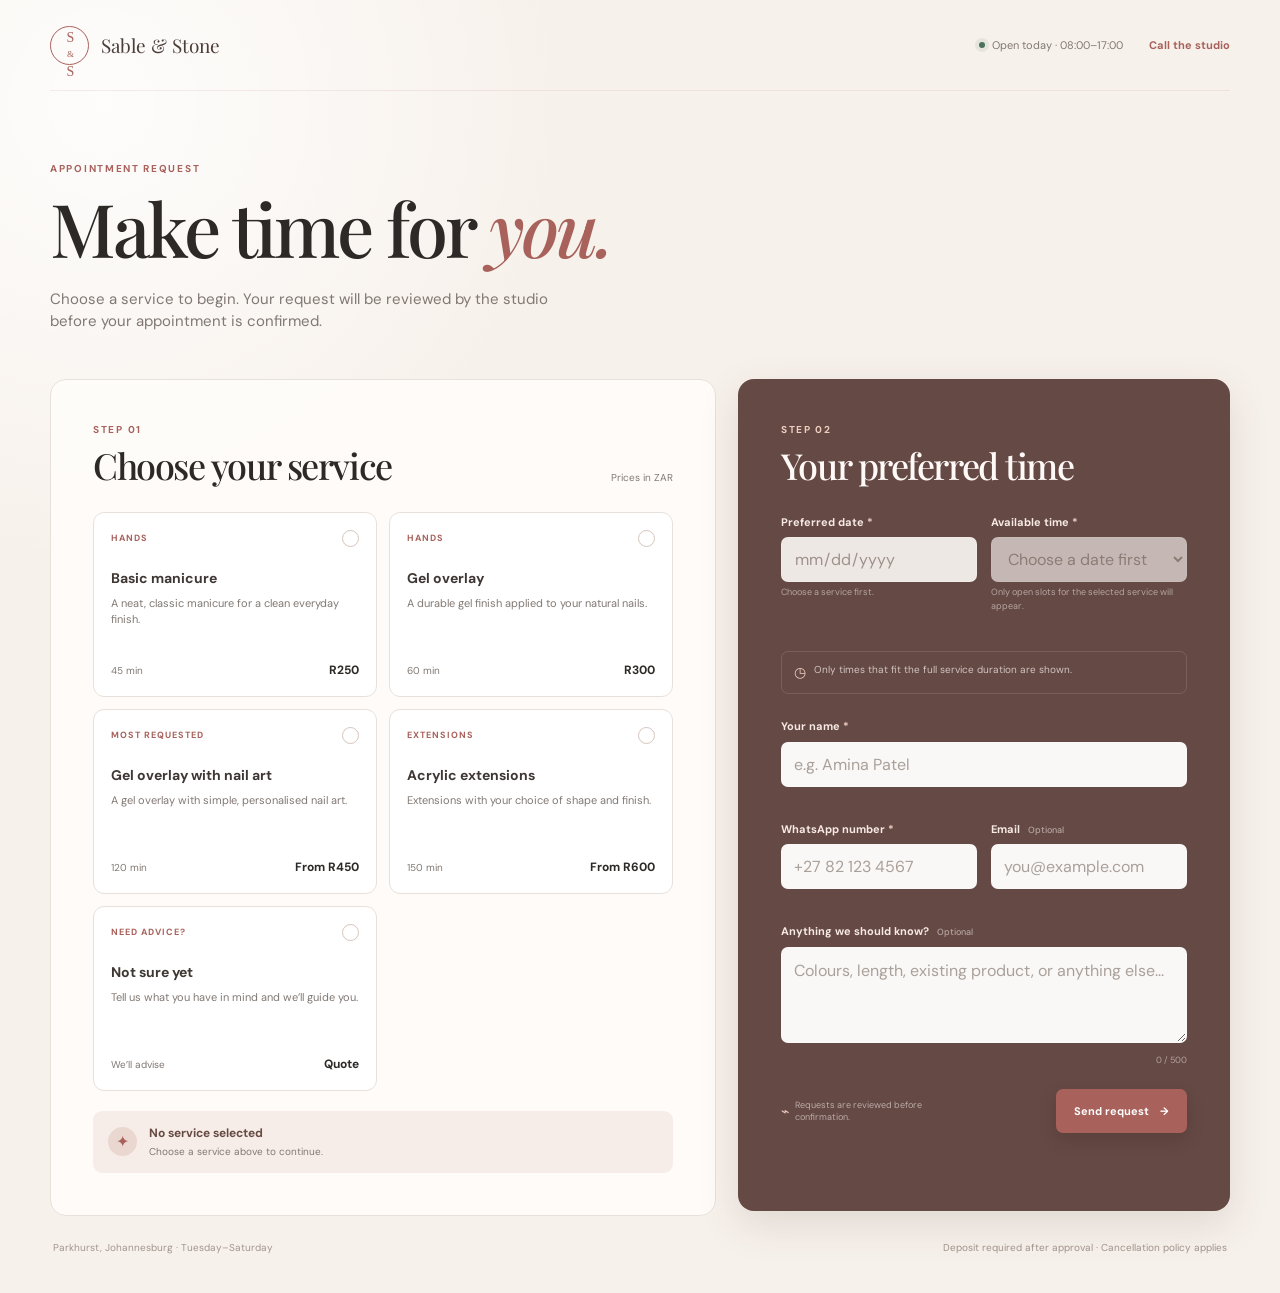
==== commit a5318d52: "feat(config): make frontend and API URLs environment-aware" ====
--- a/apps/booking-form/index.html
+++ b/apps/booking-form/index.html
@@ -14,52 +14,52 @@
   <link rel="stylesheet" href="styles.css?v=4" />
 </head>
 <body>
-  <main class="booking-page">
-    <!-- Header information is intentionally independent of the form logic. -->
-    <header class="site-header">
-      <a class="brand" href="#top" aria-label="Sable and Stone home"><span class="brand-mark" aria-hidden="true">S<span>&</span>S</span><span class="brand-name">Sable & Stone</span></a>
-      <div class="header-meta"><span class="open-status"><span class="status-dot" aria-hidden="true"></span> Open today · 08:00–17:00</span><a class="contact-link" href="tel:+27000000000">Call the studio</a></div>
-    </header>
+<main class="booking-page">
+  <!-- Header information is intentionally independent of the form logic. -->
+  <header class="site-header">
+    <a class="brand" href="#top" aria-label="Sable and Stone home"><span class="brand-mark" aria-hidden="true">S<span>&</span>S</span><span class="brand-name">Sable & Stone</span></a>
+    <div class="header-meta"><span class="open-status"><span class="status-dot" aria-hidden="true"></span> Open today · 08:00–17:00</span><a class="contact-link" href="tel:+27000000000">Call the studio</a></div>
+  </header>
 
-    <!-- The intro keeps the service catalogue as the main booking action. -->
-    <section class="page-intro reveal" id="top" aria-labelledby="page-title"><p class="eyebrow">Appointment request</p><h1 id="page-title">Make time for <em>you.</em></h1><p>Choose a service to begin. Your request will be reviewed by the studio before your appointment is confirmed.</p></section>
+  <!-- The intro keeps the service catalogue as the main booking action. -->
+  <section class="page-intro reveal" id="top" aria-labelledby="page-title"><p class="eyebrow">Appointment request</p><h1 id="page-title">Make time for <em>you.</em></h1><p>Choose a service to begin. Your request will be reviewed by the studio before your appointment is confirmed.</p></section>
 
-    <div class="booking-layout">
-      <section class="catalogue-panel reveal reveal-delay-1" aria-labelledby="services-title">
-        <div class="section-heading"><div><p class="eyebrow">Step 01</p><h2 id="services-title">Choose your service</h2></div><span class="section-hint">Prices in ZAR</span></div>
-        <!-- Radio cards provide a visual service catalogue while preserving keyboard access. -->
-        <div class="service-grid" role="radiogroup" aria-label="Available services">
-          <label class="service-card"><input class="service-choice" type="radio" name="serviceChoice" value="basic-manicure" data-name="Basic manicure" data-duration="45" data-price="250" data-approval="false" /><span class="service-card-content"><span class="service-card-topline"><span class="service-category">Hands</span><span class="service-radio" aria-hidden="true"></span></span><strong>Basic manicure</strong><span class="service-description">A neat, classic manicure for a clean everyday finish.</span><span class="service-meta"><span>45 min</span><b>R250</b></span></span></label>
-          <label class="service-card"><input class="service-choice" type="radio" name="serviceChoice" value="gel-overlay" data-name="Gel overlay" data-duration="60" data-price="300" data-approval="false" /><span class="service-card-content"><span class="service-card-topline"><span class="service-category">Hands</span><span class="service-radio" aria-hidden="true"></span></span><strong>Gel overlay</strong><span class="service-description">A durable gel finish applied to your natural nails.</span><span class="service-meta"><span>60 min</span><b>R300</b></span></span></label>
-          <label class="service-card"><input class="service-choice" type="radio" name="serviceChoice" value="gel-overlay-art" data-name="Gel overlay with nail art" data-duration="120" data-price="450" data-approval="true" /><span class="service-card-content"><span class="service-card-topline"><span class="service-category">Most requested</span><span class="service-radio" aria-hidden="true"></span></span><strong>Gel overlay with nail art</strong><span class="service-description">A gel overlay with simple, personalised nail art.</span><span class="service-meta"><span>120 min</span><b>From R450</b></span></span></label>
-          <label class="service-card"><input class="service-choice" type="radio" name="serviceChoice" value="acrylic-extensions" data-name="Acrylic extensions" data-duration="150" data-price="600" data-approval="true" /><span class="service-card-content"><span class="service-card-topline"><span class="service-category">Extensions</span><span class="service-radio" aria-hidden="true"></span></span><strong>Acrylic extensions</strong><span class="service-description">Extensions with your choice of shape and finish.</span><span class="service-meta"><span>150 min</span><b>From R600</b></span></span></label>
-          <label class="service-card"><input class="service-choice" type="radio" name="serviceChoice" value="not-sure" data-name="Not sure yet" data-duration="60" data-price="0" data-approval="true" /><span class="service-card-content"><span class="service-card-topline"><span class="service-category">Need advice?</span><span class="service-radio" aria-hidden="true"></span></span><strong>Not sure yet</strong><span class="service-description">Tell us what you have in mind and we’ll guide you.</span><span class="service-meta"><span>We’ll advise</span><b>Quote</b></span></span></label>
+  <div class="booking-layout">
+    <section class="catalogue-panel reveal reveal-delay-1" aria-labelledby="services-title">
+      <div class="section-heading"><div><p class="eyebrow">Step 01</p><h2 id="services-title">Choose your service</h2></div><span class="section-hint">Prices in ZAR</span></div>
+      <!-- Radio cards provide a visual service catalogue while preserving keyboard access. -->
+      <div class="service-grid" role="radiogroup" aria-label="Available services">
+        <label class="service-card"><input class="service-choice" type="radio" name="serviceChoice" value="basic-manicure" data-name="Basic manicure" data-duration="45" data-price="250" data-approval="false" /><span class="service-card-content"><span class="service-card-topline"><span class="service-category">Hands</span><span class="service-radio" aria-hidden="true"></span></span><strong>Basic manicure</strong><span class="service-description">A neat, classic manicure for a clean everyday finish.</span><span class="service-meta"><span>45 min</span><b>R250</b></span></span></label>
+        <label class="service-card"><input class="service-choice" type="radio" name="serviceChoice" value="gel-overlay" data-name="Gel overlay" data-duration="60" data-price="300" data-approval="false" /><span class="service-card-content"><span class="service-card-topline"><span class="service-category">Hands</span><span class="service-radio" aria-hidden="true"></span></span><strong>Gel overlay</strong><span class="service-description">A durable gel finish applied to your natural nails.</span><span class="service-meta"><span>60 min</span><b>R300</b></span></span></label>
+        <label class="service-card"><input class="service-choice" type="radio" name="serviceChoice" value="gel-overlay-art" data-name="Gel overlay with nail art" data-duration="120" data-price="450" data-approval="true" /><span class="service-card-content"><span class="service-card-topline"><span class="service-category">Most requested</span><span class="service-radio" aria-hidden="true"></span></span><strong>Gel overlay with nail art</strong><span class="service-description">A gel overlay with simple, personalised nail art.</span><span class="service-meta"><span>120 min</span><b>From R450</b></span></span></label>
+        <label class="service-card"><input class="service-choice" type="radio" name="serviceChoice" value="acrylic-extensions" data-name="Acrylic extensions" data-duration="150" data-price="600" data-approval="true" /><span class="service-card-content"><span class="service-card-topline"><span class="service-category">Extensions</span><span class="service-radio" aria-hidden="true"></span></span><strong>Acrylic extensions</strong><span class="service-description">Extensions with your choice of shape and finish.</span><span class="service-meta"><span>150 min</span><b>From R600</b></span></span></label>
+        <label class="service-card"><input class="service-choice" type="radio" name="serviceChoice" value="not-sure" data-name="Not sure yet" data-duration="60" data-price="0" data-approval="true" /><span class="service-card-content"><span class="service-card-topline"><span class="service-category">Need advice?</span><span class="service-radio" aria-hidden="true"></span></span><strong>Not sure yet</strong><span class="service-description">Tell us what you have in mind and we’ll guide you.</span><span class="service-meta"><span>We’ll advise</span><b>Quote</b></span></span></label>
+      </div>
+      <aside class="selection-summary" id="selection-summary" aria-live="polite"><span class="summary-icon" aria-hidden="true">✦</span><span><strong id="selected-service-name">No service selected</strong><small id="selected-service-detail">Choose a service above to continue.</small></span></aside>
+    </section>
+
+    <section class="details-panel reveal reveal-delay-2" aria-labelledby="details-title">
+      <div class="section-heading"><div><p class="eyebrow">Step 02</p><h2 id="details-title">Your preferred time</h2></div></div>
+      <form id="booking-form" novalidate>
+        <!-- Hidden service fields keep the submitted payload aligned with the API contract. -->
+        <input id="serviceRequested" name="serviceRequested" type="hidden" /><input id="serviceId" name="serviceId" type="hidden" /><input id="durationMinutes" name="durationMinutes" type="hidden" /><input id="quotedAmount" name="quotedAmount" type="hidden" /><input id="requiresApproval" name="requiresApproval" type="hidden" />
+        <div class="field-grid">
+          <div class="field"><label for="preferredDate">Preferred date <span aria-hidden="true">*</span></label><input id="preferredDate" name="preferredDate" type="date" required disabled /><small class="field-help" id="date-help">Choose a service first.</small><small class="field-error" data-error-for="preferredDate"></small></div>
+          <div class="field"><label for="preferredTime">Available time <span aria-hidden="true">*</span></label><select id="preferredTime" name="preferredTime" required disabled><option value="" selected disabled>Choose a date first</option></select><small class="field-help" id="slot-help">Only open slots for the selected service will appear.</small><small class="field-error" data-error-for="preferredTime"></small></div>
         </div>
-        <aside class="selection-summary" id="selection-summary" aria-live="polite"><span class="summary-icon" aria-hidden="true">✦</span><span><strong id="selected-service-name">No service selected</strong><small id="selected-service-detail">Choose a service above to continue.</small></span></aside>
-      </section>
-
-      <section class="details-panel reveal reveal-delay-2" aria-labelledby="details-title">
-        <div class="section-heading"><div><p class="eyebrow">Step 02</p><h2 id="details-title">Your preferred time</h2></div></div>
-        <form id="booking-form" novalidate>
-          <!-- Hidden service fields keep the submitted payload aligned with the API contract. -->
-          <input id="serviceRequested" name="serviceRequested" type="hidden" /><input id="serviceId" name="serviceId" type="hidden" /><input id="durationMinutes" name="durationMinutes" type="hidden" /><input id="quotedAmount" name="quotedAmount" type="hidden" /><input id="requiresApproval" name="requiresApproval" type="hidden" />
-          <div class="field-grid">
-            <div class="field"><label for="preferredDate">Preferred date <span aria-hidden="true">*</span></label><input id="preferredDate" name="preferredDate" type="date" required disabled /><small class="field-help" id="date-help">Choose a service first.</small><small class="field-error" data-error-for="preferredDate"></small></div>
-            <div class="field"><label for="preferredTime">Available time <span aria-hidden="true">*</span></label><select id="preferredTime" name="preferredTime" required disabled><option value="" selected disabled>Choose a date first</option></select><small class="field-help" id="slot-help">Only open slots for the selected service will appear.</small><small class="field-error" data-error-for="preferredTime"></small></div>
-          </div>
-          <div class="availability-note"><span aria-hidden="true">◷</span> Only times that fit the full service duration are shown.</div>
-          <div class="field-grid contact-fields"><div class="field field-full"><label for="clientName">Your name <span aria-hidden="true">*</span></label><input id="clientName" name="clientName" type="text" placeholder="e.g. Amina Patel" required /><small class="field-error" data-error-for="clientName"></small></div><div class="field"><label for="phone">WhatsApp number <span aria-hidden="true">*</span></label><input id="phone" name="phone" type="tel" placeholder="+27 82 123 4567" required /><small class="field-error" data-error-for="phone"></small></div><div class="field"><label for="email">Email <span class="optional">Optional</span></label><input id="email" name="email" type="email" placeholder="you@example.com" /><small class="field-error" data-error-for="email"></small></div><div class="field field-full"><label for="notes">Anything we should know? <span class="optional">Optional</span></label><textarea id="notes" name="notes" rows="3" maxlength="500" placeholder="Colours, length, existing product, or anything else..."></textarea><div class="character-count"><span id="notes-count">0</span> / 500</div></div></div>
-          <div class="form-actions"><span class="policy-note"><span aria-hidden="true">⌁</span> Requests are reviewed before confirmation.</span><button class="button button-primary" type="submit" id="submit-button">Send request <span aria-hidden="true">→</span></button></div><div class="form-status" id="form-status" role="status" aria-live="polite"></div>
-          <!-- The success state remains hidden until demo or backend submission succeeds. -->
-          <div class="success-state" id="success-state" hidden><div class="success-mark" aria-hidden="true">✓</div><p class="eyebrow">Request received</p><h2>We’ll be in touch soon.</h2><p>Your request has been sent to the studio for review.</p><button class="button button-secondary" type="button" id="start-over-button">Make another request</button></div>
-        </form>
-      </section>
-    </div>
-    <footer class="site-footer"><span>Parkhurst, Johannesburg · Tuesday–Saturday</span><span>Deposit required after approval · Cancellation policy applies</span></footer>
-  </main>
-  <!-- The visual enhancement is separate from the booking logic for maintainability. -->
-  <script src="tilt-effects.js?v=1"></script>
-  <!-- Cache-busting version ensures the repaired static script is loaded. -->
-  <script src="app.js?v=5"></script>
+        <div class="availability-note"><span aria-hidden="true">◷</span> Only times that fit the full service duration are shown.</div>
+        <div class="field-grid contact-fields"><div class="field field-full"><label for="clientName">Your name <span aria-hidden="true">*</span></label><input id="clientName" name="clientName" type="text" placeholder="e.g. Amina Patel" required /><small class="field-error" data-error-for="clientName"></small></div><div class="field"><label for="phone">WhatsApp number <span aria-hidden="true">*</span></label><input id="phone" name="phone" type="tel" placeholder="+27 82 123 4567" required /><small class="field-error" data-error-for="phone"></small></div><div class="field"><label for="email">Email <span class="optional">Optional</span></label><input id="email" name="email" type="email" placeholder="you@example.com" /><small class="field-error" data-error-for="email"></small></div><div class="field field-full"><label for="notes">Anything we should know? <span class="optional">Optional</span></label><textarea id="notes" name="notes" rows="3" maxlength="500" placeholder="Colours, length, existing product, or anything else..."></textarea><div class="character-count"><span id="notes-count">0</span> / 500</div></div></div>
+        <div class="form-actions"><span class="policy-note"><span aria-hidden="true">⌁</span> Requests are reviewed before confirmation.</span><button class="button button-primary" type="submit" id="submit-button">Send request <span aria-hidden="true">→</span></button></div><div class="form-status" id="form-status" role="status" aria-live="polite"></div>
+        <!-- The success state remains hidden until demo or backend submission succeeds. -->
+        <div class="success-state" id="success-state" hidden><div class="success-mark" aria-hidden="true">✓</div><p class="eyebrow">Request received</p><h2>We’ll be in touch soon.</h2><p>Your request has been sent to the studio for review.</p><button class="button button-secondary" type="button" id="start-over-button">Make another request</button></div>
+      </form>
+    </section>
+  </div>
+  <footer class="site-footer"><span>Parkhurst, Johannesburg · Tuesday–Saturday</span><span>Deposit required after approval · Cancellation policy applies</span></footer>
+</main>
+<!-- The visual enhancement is separate from the booking logic for maintainability. -->
+<script src="tilt-effects.js?v=1"></script>
+<!-- Cache-busting version ensures the repaired static script is loaded. -->
+<script src="app.js?v=5"></script>
 </body>
 </html>
